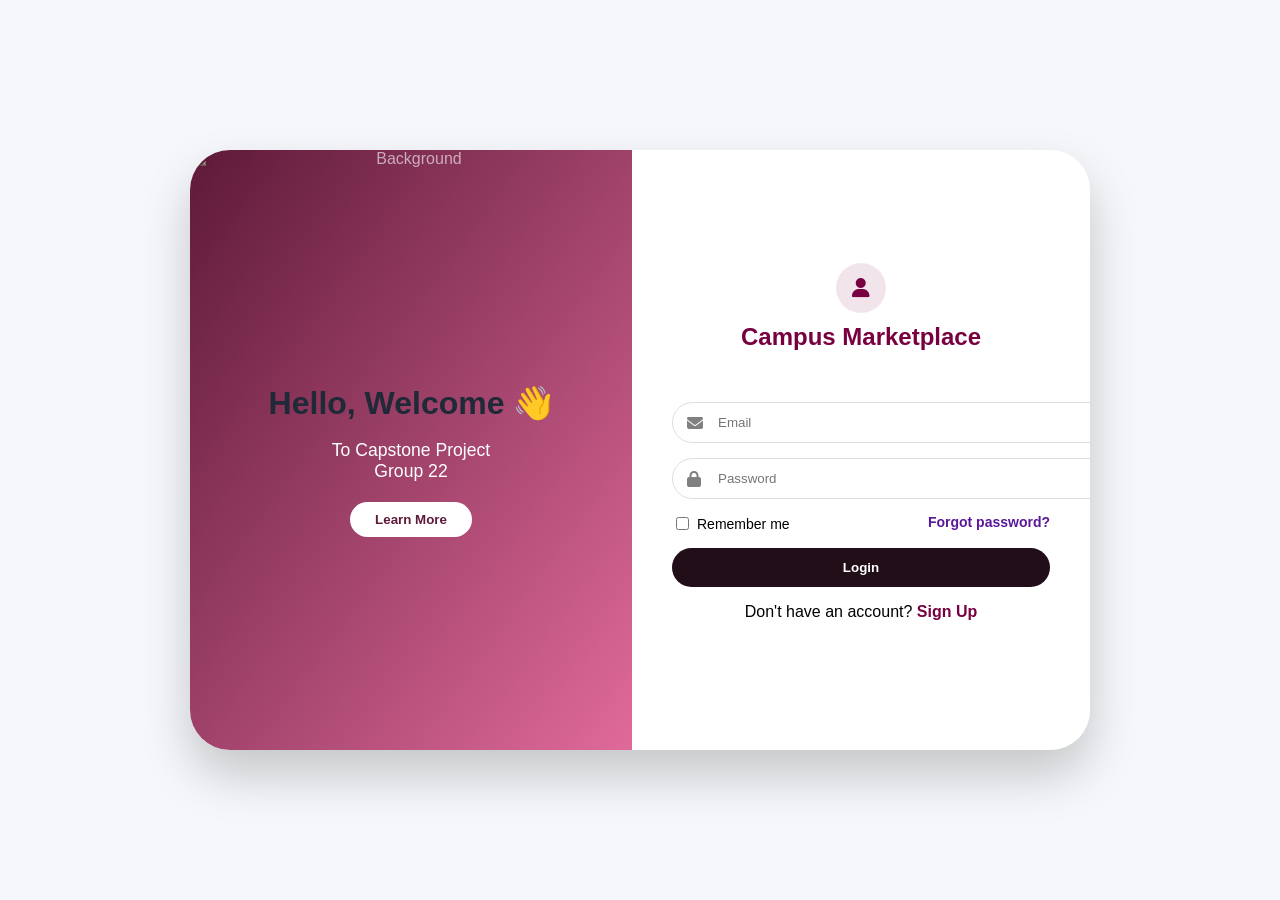
==== index.html @ 14a9e2a2 "Added project files" ====
<!DOCTYPE html>
<html>
<head>
    <title>Campus Marketplace</title>

    <!-- Font Awesome Icons -->
    <link rel="stylesheet"
        href="https://cdnjs.cloudflare.com/ajax/libs/font-awesome/6.5.0/css/all.min.css">

    <!-- CSS File -->
    <link rel="stylesheet" href="/css/style.css">
</head>

<body>

<div class="container">

    <!-- LEFT SIDE -->
    <div class="left-panel">
        <img src="https://image.qwenlm.ai/public_source/a3690c03-71a3-40ef-a2cb-8575070d82f7/1a96907fb-3319-47b5-88fc-05d75df6bbce.png"
            alt="Background">

        <div class="content">
            <h1>Hello, Welcome 👋</h1>
            <p>To Capstone Project<br>Group 22</p>
            <button type="button">Learn More</button>
        </div>
    </div>

    <!-- RIGHT SIDE -->
    <div class="right-panel">

        <div class="header">
            <div class="icon">
                <i class="fas fa-user"></i>
            </div>
            <h2>Campus Marketplace</h2>
        </div>

        <!-- LOGIN FORM -->
        <form>

            <div class="input-group">
                <i class="fas fa-envelope"></i>
                <input type="email" placeholder="Email" required>
            </div>

            <div class="input-group">
                <i class="fas fa-lock"></i>
                <input type="password" placeholder="Password" required>
            </div>

            <div class="options">
                <label>
                    <input type="checkbox">
                    <span>Remember me</span>
                </label>

                <a href="#">Forgot password?</a>
            </div>

           <button type="button" class="login-btn" onclick="login()">
    Login
</button>

        </form>

        <!-- SIGNUP LINK -->
        <div class="signup">
            <p>
                Don't have an account?
                <a href="/signup.html">Sign Up</a>
            </p>
        </div>

    </div>
</div>

<script src="/js/script.js"></script>

</body>
</html>
---- css/style.css ----
/* ========================= */
/*        GLOBAL STYLE       */
/* ========================= */

body {
    font-family: Arial, sans-serif;
    background: #fdfdfd;

    /* ✅ Center container */
    display: flex;
    justify-content: center;
    align-items: center;
    min-height: 100vh;

    margin: 0;
    text-align: center;
}

/* ========================= */
/*        MAIN CONTAINER     */
/* ========================= */

.container {
    display: flex;
    flex-direction: column;
    border-radius: 2.5rem;
    overflow: hidden;
    max-width: 900px;
    width: 100%;
    min-height: 600px;
    box-shadow: 0 25px 50px rgba(0, 0, 0, 0.2);
    background: white;
}

/* ✅ Desktop layout */
@media (min-width: 768px) {
    .container {
        flex-direction: row;
    }
}

/* ========================= */
/*        LEFT PANEL         */
/* ========================= */

.left-panel {
    width: 100%;
    padding: 3rem 2rem;
    position: relative;
    display: flex;
    align-items: center;
    justify-content: center;
    color: white;
    background: linear-gradient(to bottom right, #5e1a38, #e06a9a);
}

.left-panel img {
    position: absolute;
    inset: 0;
    width: 100%;
    height: 100%;
    object-fit: cover;
    opacity: 0.6;
}

.left-panel .content {
    position: relative;
    z-index: 2;
}

.left-panel h1 {
    font-size: 2rem;
    margin-bottom: 10px;
}

.left-panel p {
    font-size: 1.1rem;
    margin-bottom: 20px;
}

.left-panel button {
    background: white;
    color: #5e1a38;
    border: none;
    padding: 10px 25px;
    border-radius: 30px;
    cursor: pointer;
    font-weight: bold;
    transition: 0.3s;
}

.left-panel button:hover {
    transform: scale(1.05);
    background: #f3f3f3;
}

/* ========================= */
/*        RIGHT PANEL        */
/* ========================= */

.right-panel {
    width: 100%;
    background: white;
    padding: 2.5rem;
    display: flex;
    flex-direction: column;
    justify-content: center;
}

/* Header */

.right-panel .header {
    margin-bottom: 2rem;
}

.right-panel .header .icon {
    width: 50px;
    height: 50px;
    margin: auto;
    border-radius: 50%;
    background: rgba(120, 0, 64, 0.1);
    display: flex;
    align-items: center;
    justify-content: center;
    color: #780040;
    font-size: 20px;
}

.right-panel .header h2 {
    margin-top: 10px;
    color: #780040;
}

/* ========================= */
/*         FORM STYLE        */
/* ========================= */

.right-panel form {
    display: flex;
    flex-direction: column;
    gap: 15px;
}

/* Input Group */

.input-group {
    position: relative;
}

.input-group i {
    position: absolute;
    left: 15px;
    top: 50%;
    transform: translateY(-50%);
    color: gray;
}

.input-group input {
    width: 100%;
    padding: 12px 15px 12px 45px;
    border-radius: 30px;
    border: 1px solid #ddd;
    outline: none;
    transition: 0.2s;
}

.input-group input:focus {
    border-color: #780040;
    box-shadow: 0 0 5px rgba(120, 0, 64, 0.3);
}

/* ========================= */
/*       OPTIONS SECTION     */
/* ========================= */

.options {
    display: flex;
    justify-content: space-between;
    font-size: 14px;
}

.options label {
    display: flex;
    align-items: center;
    gap: 5px;
}

.options a {
    text-decoration: none;
    color: #5a189a;
}

.options a:hover {
    text-decoration: underline;
}

/* ========================= */
/*       LOGIN BUTTON        */
/* ========================= */

.login-btn {
    padding: 12px;
    border-radius: 30px;
    border: none;
    background: #210e18;
    color: white;
    font-weight: bold;
    cursor: pointer;
    transition: 0.3s;
}

.login-btn:hover {
    background: #f4158c;
}

/* ========================= */
/*       SOCIAL SECTION      */
/* ========================= */

.social {
    margin-top: 20px;
}

.social .icons a {
    margin: 0 8px;
    font-size: 18px;
    color: #780040;
    transition: 0.3s;
}

.social .icons a:hover {
    transform: scale(1.2);
}
/* ========================= */
/*      SIGNUP PAGE STYLE    */
/* ========================= */

.signup-box {
    background: linear-gradient(135deg, #780040, #f06aa7);
    width: 320px;
    padding: 40px;
    margin: 100px auto;
    border-radius: 20px;
    text-align: center;
    color: white;
    box-shadow: 0 20px 40px rgba(0,0,0,0.3);
}

/* Signup inputs */

.signup-box input {
    width: 100%;
    padding: 12px;
    margin: 10px 0;
    border-radius: 30px;
    border: none;
    outline: none;
}

/* Signup button */

.signup-box button {
    width: 100%;
    padding: 12px;
    border-radius: 30px;
    border: none;
    background: white;
    color: #780040;
    font-weight: bold;
    cursor: pointer;
    transition: 0.3s;
}

.signup-box button:hover {
    background: #ffe6f2;
    transform: scale(1.05);
}

/* Signup link */

.signup-box a {
    color: yellow;
    text-decoration: none;
}

.signup-box a:hover {
    text-decoration: underline;
}
/* ============================= */
/*        DASHBOARD STYLE        */
/* ============================= */

/* ============================= */
/*   PROFESSIONAL DASHBOARD UI   */
/* ============================= */

body {
    background-color: #f5f7fa;
    margin: 0;
    font-family: Arial, sans-serif;
}

/* Header */
h1 {
    font-size: 28px;
    font-weight: bold;
    color: #1f2937;
}

/* Links */
div a {
    text-decoration: none;
    font-weight: 600;
    color: #780040;
}

div a:hover {
    color: #f4158c;
}

/* ============================= */
/* PRODUCT GRID FIX              */
/* ============================= */

.products {
    display: grid;
    grid-template-columns: repeat(auto-fit, minmax(260px, 1fr));
    gap: 25px;
    padding: 40px;
    max-width: 1200px;
    margin: auto;
}

/* ============================= */
/* PRODUCT CARD FIX              */
/* ============================= */

.card {
    background: white;
    border-radius: 20px;
    padding: 20px;
    box-shadow: 0 8px 20px rgba(0,0,0,0.08);
    transition: 0.3s ease;
}

.card:hover {
    transform: translateY(-6px);
    box-shadow: 0 15px 30px rgba(0,0,0,0.15);
}

/* Product Image */
.card img {
    border-radius: 15px;
    margin-bottom: 10px;
    width: 100%;
    height: 180px;
    object-fit: cover;
}

/* Text */
.card h3 {
    font-size: 18px;
    margin: 5px 0;
}

.card p {
    font-size: 14px;
    color: #555;
}

/* Buttons */
.card button {
    margin: 5px 5px 0 0;
    padding: 8px 12px;
    border-radius: 20px;
    border: none;
    cursor: pointer;
    font-size: 13px;
    font-weight: bold;
    transition: 0.3s;
}

/* Like Button */
.card button:first-of-type {
    background: #ff4d6d;
    color: white;
}

.card button:first-of-type:hover {
    background: #e6004c;
}

/* Delete Button */
.card button:last-of-type {
    background: #333;
    color: white;
}

.card button:last-of-type:hover {
    background: black;
}
/* =============================== */
/*          PROFESSIONAL UI        */
/* =============================== */

/* NAVBAR */
.navbar {
    display: flex;
    justify-content: space-between;
    align-items: center;
    background: white;
    padding: 15px 40px;
    box-shadow: 0 4px 10px rgba(0,0,0,0.05);
    position: sticky;
    top: 0;
    z-index: 1000;
}

.logo {
    font-weight: bold;
    font-size: 20px;
}

.nav-links input {
    padding: 8px 15px;
    border-radius: 20px;
    border: 1px solid #ddd;
    width: 250px;
    outline: none;
}

.nav-btn {
    padding: 8px 15px;
    border-radius: 20px;
    background: #780040;
    color: white;
    text-decoration: none;
    font-size: 14px;
    margin-left: 10px;
}

.nav-btn:hover {
    background: #f4158c;
}

.logout {
    background: black;
}

/* ================================================= */
/*                DASHBOARD SECTION                  */
/* ================================================= */

/* TOP HEADER */
.top-header {
    display: flex;
    justify-content: center;
    align-items: center;
    position: relative;
    padding: 15px;
    background: #f4f4f4;
}

.title {
    font-size: 22px;
    font-weight: bold;
}

/* Buttons on right */
.header-buttons {
    position: absolute;
    right: 20px;
}

.header-buttons .nav-btn {
    padding: 8px 14px;
    background: #780040;
    color: white;
    text-decoration: none;
    border-radius: 20px;
    font-size: 14px;
    margin-left: 10px;
}

.header-buttons .nav-btn:hover {
    background: #f4158c;
}

.header-buttons .logout {
    background: black;
}
/* ================================================= */
/*                 DASHBOARD STYLING                 */
/* ================================================= */

/* TOP HEADER */
.top-header {
    display: flex;
    justify-content: center;
    align-items: center;
    position: relative;
    padding: 15px 40px;
    background: white;
    box-shadow: 0 4px 10px rgba(0,0,0,0.05);
}

/* Title (Centered) */
.top-header .title {
    font-size: 22px;
    font-weight: bold;
}

/* Buttons (Top Right) */
.header-buttons {
    position: absolute;
    right: 40px;
}

.header-buttons .nav-btn {
    padding: 8px 14px;
    background: #780040;
    color: white;
    text-decoration: none;
    border-radius: 20px;
    font-size: 14px;
    margin-left: 10px;
    transition: 0.3s;
}

.header-buttons .nav-btn:hover {
    background: #f4158c;
}

.header-buttons .logout {
    background: black;
}
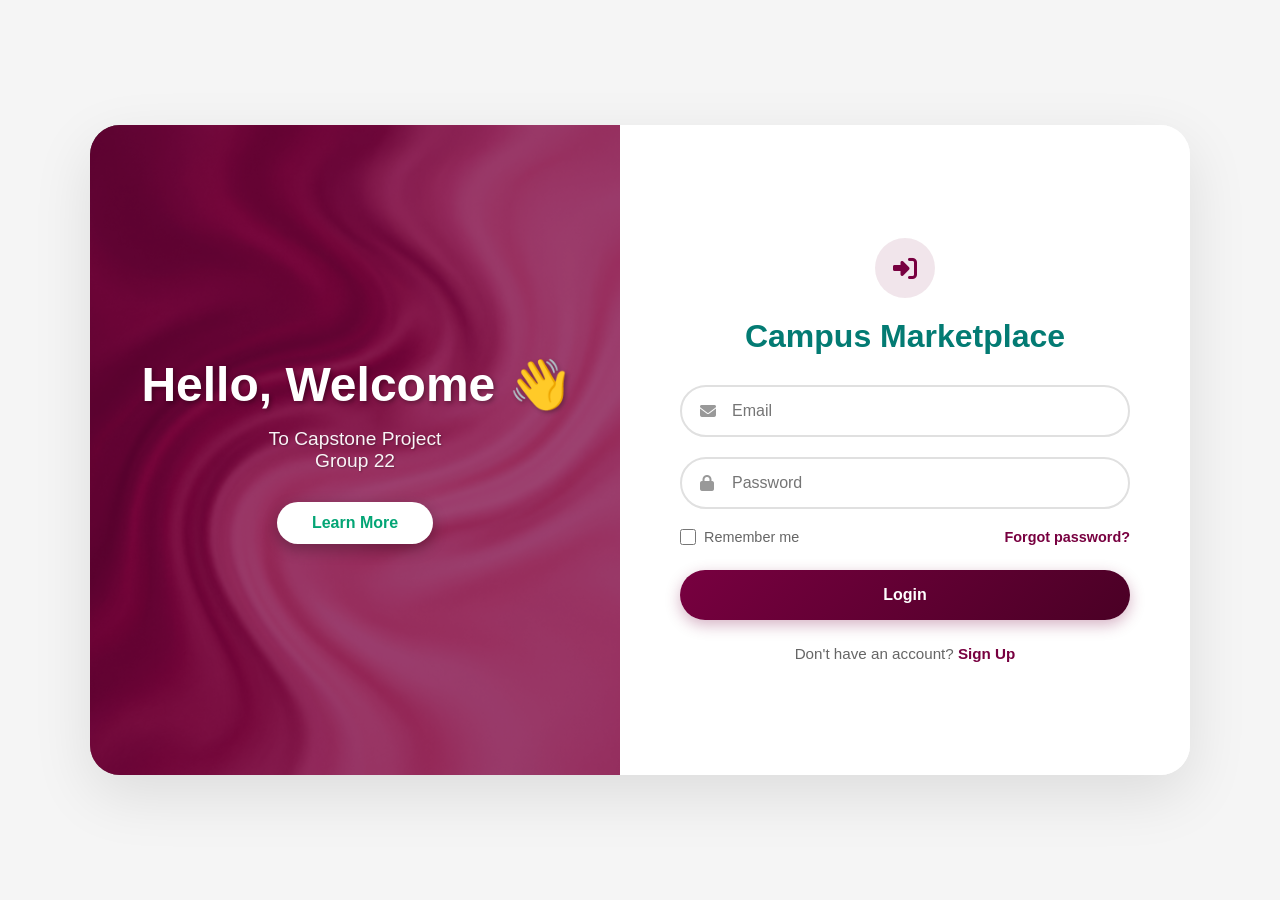
==== commit 17796f52: "Initial commit - Campus Marketplace" ====
--- a/index.html
+++ b/index.html
@@ -1,82 +1,184 @@
 <!DOCTYPE html>
-<html>
+<html lang="en">
 <head>
-    <title>Campus Marketplace</title>
-
-    <!-- Font Awesome Icons -->
-    <link rel="stylesheet"
-        href="https://cdnjs.cloudflare.com/ajax/libs/font-awesome/6.5.0/css/all.min.css">
-
-    <!-- CSS File -->
-    <link rel="stylesheet" href="/css/style.css">
+  <meta charset="UTF-8">
+  <meta name="viewport" content="width=device-width, initial-scale=1.0">
+  <title>Campus Marketplace - Authentication</title>
+  <link rel="stylesheet" href="https://cdnjs.cloudflare.com/ajax/libs/font-awesome/6.5.0/css/all.min.css">
+  <link rel="stylesheet" href="css/style.css">
 </head>
-
 <body>
 
-<div class="container">
+<div class="auth-container">
+  <!-- Left Side - Changes based on form -->
+  <div class="auth-left login-bg" id="authLeft">
+    <div class="auth-left-content">
+      <h1 id="leftTitle">Hello, Welcome 👋</h1>
+      <p id="leftSubtitle">To Capstone Project<br>Group 22</p>
+      <button class="learn-more-btn">Learn More</button>
+    </div>
+  </div>
 
-    <!-- LEFT SIDE -->
-    <div class="left-panel">
-        <img src="https://image.qwenlm.ai/public_source/a3690c03-71a3-40ef-a2cb-8575070d82f7/1a96907fb-3319-47b5-88fc-05d75df6bbce.png"
-            alt="Background">
+  <!-- Right Side - Login Form -->
+  <div class="auth-right" id="loginForm">
+    <div class="auth-icon">
+      <i class="fas fa-sign-in-alt"></i>
+    </div>
+    <h2>Campus Marketplace</h2>
+    
+    <form onsubmit="handleLogin(event)">
+      <div class="form-group">
+        <i class="fas fa-envelope"></i>
+        <input type="email" id="loginEmail" placeholder="Email" required>
+      </div>
+      
+      <div class="form-group">
+        <i class="fas fa-lock"></i>
+        <input type="password" id="loginPassword" placeholder="Password" required>
+      </div>
+      
+      <div class="form-options">
+        <label class="remember-me">
+          <input type="checkbox">
+          Remember me
+        </label>
+        <a href="#" class="forgot-password">Forgot password?</a>
+      </div>
+      
+      <button type="submit" class="submit-btn">Login</button>
+    </form>
+    
+    <div class="auth-switch">
+      Don't have an account? <a onclick="showSignup()">Sign Up</a>
+    </div>
+  </div>
 
-        <div class="content">
-            <h1>Hello, Welcome 👋</h1>
-            <p>To Capstone Project<br>Group 22</p>
-            <button type="button">Learn More</button>
-        </div>
+  <!-- Right Side - Signup Form -->
+  <div class="auth-right hidden" id="signupForm">
+    <div class="auth-icon">
+      <i class="fas fa-user-plus"></i>
     </div>
-
-    <!-- RIGHT SIDE -->
-    <div class="right-panel">
-
-        <div class="header">
-            <div class="icon">
-                <i class="fas fa-user"></i>
-            </div>
-            <h2>Campus Marketplace</h2>
-        </div>
-
-        <!-- LOGIN FORM -->
-        <form>
-
-            <div class="input-group">
-                <i class="fas fa-envelope"></i>
-                <input type="email" placeholder="Email" required>
-            </div>
-
-            <div class="input-group">
-                <i class="fas fa-lock"></i>
-                <input type="password" placeholder="Password" required>
-            </div>
-
-            <div class="options">
-                <label>
-                    <input type="checkbox">
-                    <span>Remember me</span>
-                </label>
-
-                <a href="#">Forgot password?</a>
-            </div>
-
-           <button type="button" class="login-btn" onclick="login()">
-    Login
-</button>
-
-        </form>
-
-        <!-- SIGNUP LINK -->
-        <div class="signup">
-            <p>
-                Don't have an account?
-                <a href="/signup.html">Sign Up</a>
-            </p>
-        </div>
-
+    <h2>Create Acount  <h2>
+    
+    <form onsubmit="handleSignup(event)">
+      <div class="form-group">
+        <i class="fas fa-user"></i>
+        <input type="text" id="signupName" placeholder="Full Name" required>
+      </div>
+      
+      <div class="form-group">
+        <i class="fas fa-envelope"></i>
+        <input type="email" id="signupEmail" placeholder="Email" required>
+      </div>
+      
+      <div class="form-group">
+        <i class="fas fa-lock"></i>
+        <input type="password" id="signupPassword" placeholder="Password" required minlength="6">
+      </div>
+      
+      <label class="terms-checkbox">
+        <input type="checkbox" id="termsAgree" required>
+        <span>I agree to <a href="#">Terms & Conditions</a></span>
+      </label>
+      
+      <p id="signupError" class="error-message"></p>
+      
+      <button type="submit" class="submit-btn">Sign Up</button>
+    </form>
+    
+    <div class="auth-switch">
+      Already have an account? <a onclick="showLogin()">Login</a>
     </div>
+  </div>
 </div>
 
-<script src="/js/script.js"></script>
+<script src="js/script.js"></script>
+<script>
+// Toggle to Signup with different background image
+function showSignup() {
+  document.getElementById('loginForm').classList.add('hidden');
+  document.getElementById('signupForm').classList.remove('hidden');
+  
+  // Change background image
+  var leftPanel = document.getElementById('authLeft');
+  leftPanel.classList.remove('login-bg');
+  leftPanel.classList.add('signup-bg');
+  
+  // Change content
+  document.getElementById('leftTitle').textContent = 'Join Us 👋';
+  document.getElementById('leftSubtitle').innerHTML = 'Create your account<br>Group 22';
+  document.querySelector('#signupForm .auth-icon i').className = 'fas fa-user-plus';
+}
+
+// Toggle to Login with different background image
+function showLogin() {
+  document.getElementById('signupForm').classList.add('hidden');
+  document.getElementById('loginForm').classList.remove('hidden');
+  
+  // Change background image
+  var leftPanel = document.getElementById('authLeft');
+  leftPanel.classList.remove('signup-bg');
+  leftPanel.classList.add('login-bg');
+  
+  // Change content
+  document.getElementById('leftTitle').textContent = 'Hello, Welcome 👋';
+  document.getElementById('leftSubtitle').innerHTML = 'To Capstone Project<br>Group 22';
+  document.querySelector('#loginForm .auth-icon i').className = 'fas fa-sign-in-alt';
+}
+
+// Handle Login
+function handleLogin(event) {
+  event.preventDefault();
+  
+  var email = document.getElementById('loginEmail').value.trim();
+  var password = document.getElementById('loginPassword').value.trim();
+  
+  if (!email || !password) {
+    alert('Please fill in all fields');
+    return;
+  }
+  
+  if (login(email, password)) {
+    window.location.href = 'dashboard.html';
+  } else {
+    alert('Invalid email or password');
+  }
+}
+
+// Handle Signup
+function handleSignup(event) {
+  event.preventDefault();
+  
+  var name = document.getElementById('signupName').value.trim();
+  var email = document.getElementById('signupEmail').value.trim();
+  var password = document.getElementById('signupPassword').value.trim();
+  var terms = document.getElementById('termsAgree').checked;
+  
+  if (!name || !email || !password) {
+    alert('Please fill in all fields');
+    return;
+  }
+  
+  if (password.length < 6) {
+    alert('Password must be at least 6 characters');
+    return;
+  }
+  
+  if (!terms) {
+    alert('Please agree to Terms & Conditions');
+    return;
+  }
+  
+  if (signup(name, email, password)) {
+    alert('Account created successfully! Please login.');
+    showLogin();
+  } else {
+    var errorEl = document.getElementById('signupError');
+    errorEl.textContent = 'Email already exists';
+    errorEl.classList.add('show');
+  }
+}
+</script>
 
 </body>
 </html>
--- a/css/style.css
+++ b/css/style.css
@@ -1,536 +1,292 @@
-/* ========================= */
-/*        GLOBAL STYLE       */
-/* ========================= */
-
-body {
-    font-family: Arial, sans-serif;
-    background: #fdfdfd;
-
-    /* ✅ Center container */
-    display: flex;
-    justify-content: center;
-    align-items: center;
-    min-height: 100vh;
-
-    margin: 0;
-    text-align: center;
-}
-
-/* ========================= */
-/*        MAIN CONTAINER     */
-/* ========================= */
-
-.container {
-    display: flex;
-    flex-direction: column;
-    border-radius: 2.5rem;
-    overflow: hidden;
-    max-width: 900px;
-    width: 100%;
-    min-height: 600px;
-    box-shadow: 0 25px 50px rgba(0, 0, 0, 0.2);
-    background: white;
-}
-
-/* ✅ Desktop layout */
-@media (min-width: 768px) {
-    .container {
-        flex-direction: row;
-    }
-}
-
-/* ========================= */
-/*        LEFT PANEL         */
-/* ========================= */
-
-.left-panel {
-    width: 100%;
-    padding: 3rem 2rem;
-    position: relative;
-    display: flex;
-    align-items: center;
-    justify-content: center;
-    color: white;
-    background: linear-gradient(to bottom right, #5e1a38, #e06a9a);
-}
-
-.left-panel img {
-    position: absolute;
-    inset: 0;
-    width: 100%;
-    height: 100%;
-    object-fit: cover;
-    opacity: 0.6;
-}
-
-.left-panel .content {
-    position: relative;
-    z-index: 2;
-}
-
-.left-panel h1 {
-    font-size: 2rem;
-    margin-bottom: 10px;
-}
-
-.left-panel p {
-    font-size: 1.1rem;
-    margin-bottom: 20px;
-}
-
-.left-panel button {
-    background: white;
-    color: #5e1a38;
-    border: none;
-    padding: 10px 25px;
-    border-radius: 30px;
-    cursor: pointer;
-    font-weight: bold;
-    transition: 0.3s;
-}
-
-.left-panel button:hover {
-    transform: scale(1.05);
-    background: #f3f3f3;
-}
-
-/* ========================= */
-/*        RIGHT PANEL        */
-/* ========================= */
-
-.right-panel {
-    width: 100%;
-    background: white;
-    padding: 2.5rem;
-    display: flex;
-    flex-direction: column;
-    justify-content: center;
-}
-
-/* Header */
-
-.right-panel .header {
-    margin-bottom: 2rem;
-}
-
-.right-panel .header .icon {
-    width: 50px;
-    height: 50px;
-    margin: auto;
-    border-radius: 50%;
-    background: rgba(120, 0, 64, 0.1);
-    display: flex;
-    align-items: center;
-    justify-content: center;
-    color: #780040;
-    font-size: 20px;
-}
-
-.right-panel .header h2 {
-    margin-top: 10px;
-    color: #780040;
-}
-
-/* ========================= */
-/*         FORM STYLE        */
-/* ========================= */
-
-.right-panel form {
-    display: flex;
-    flex-direction: column;
-    gap: 15px;
-}
-
-/* Input Group */
-
-.input-group {
-    position: relative;
-}
-
-.input-group i {
-    position: absolute;
-    left: 15px;
-    top: 50%;
-    transform: translateY(-50%);
-    color: gray;
-}
-
-.input-group input {
-    width: 100%;
-    padding: 12px 15px 12px 45px;
-    border-radius: 30px;
-    border: 1px solid #ddd;
-    outline: none;
-    transition: 0.2s;
-}
-
-.input-group input:focus {
-    border-color: #780040;
-    box-shadow: 0 0 5px rgba(120, 0, 64, 0.3);
-}
-
-/* ========================= */
-/*       OPTIONS SECTION     */
-/* ========================= */
-
-.options {
-    display: flex;
-    justify-content: space-between;
-    font-size: 14px;
-}
-
-.options label {
-    display: flex;
-    align-items: center;
-    gap: 5px;
-}
-
-.options a {
-    text-decoration: none;
-    color: #5a189a;
-}
-
-.options a:hover {
-    text-decoration: underline;
-}
-
-/* ========================= */
-/*       LOGIN BUTTON        */
-/* ========================= */
-
-.login-btn {
-    padding: 12px;
-    border-radius: 30px;
-    border: none;
-    background: #210e18;
-    color: white;
-    font-weight: bold;
-    cursor: pointer;
-    transition: 0.3s;
-}
-
-.login-btn:hover {
-    background: #f4158c;
-}
-
-/* ========================= */
-/*       SOCIAL SECTION      */
-/* ========================= */
-
-.social {
-    margin-top: 20px;
-}
-
-.social .icons a {
-    margin: 0 8px;
-    font-size: 18px;
-    color: #780040;
-    transition: 0.3s;
-}
-
-.social .icons a:hover {
-    transform: scale(1.2);
-}
-/* ========================= */
-/*      SIGNUP PAGE STYLE    */
-/* ========================= */
-
-.signup-box {
-    background: linear-gradient(135deg, #780040, #f06aa7);
-    width: 320px;
-    padding: 40px;
-    margin: 100px auto;
-    border-radius: 20px;
-    text-align: center;
-    color: white;
-    box-shadow: 0 20px 40px rgba(0,0,0,0.3);
-}
-
-/* Signup inputs */
-
-.signup-box input {
-    width: 100%;
-    padding: 12px;
-    margin: 10px 0;
-    border-radius: 30px;
-    border: none;
-    outline: none;
-}
-
-/* Signup button */
-
-.signup-box button {
-    width: 100%;
-    padding: 12px;
-    border-radius: 30px;
-    border: none;
-    background: white;
-    color: #780040;
-    font-weight: bold;
-    cursor: pointer;
-    transition: 0.3s;
-}
-
-.signup-box button:hover {
-    background: #ffe6f2;
-    transform: scale(1.05);
-}
-
-/* Signup link */
-
-.signup-box a {
-    color: yellow;
-    text-decoration: none;
-}
-
-.signup-box a:hover {
-    text-decoration: underline;
-}
-/* ============================= */
-/*        DASHBOARD STYLE        */
-/* ============================= */
-
-/* ============================= */
-/*   PROFESSIONAL DASHBOARD UI   */
-/* ============================= */
-
-body {
-    background-color: #f5f7fa;
-    margin: 0;
-    font-family: Arial, sans-serif;
-}
-
-/* Header */
-h1 {
-    font-size: 28px;
-    font-weight: bold;
-    color: #1f2937;
-}
-
-/* Links */
-div a {
-    text-decoration: none;
-    font-weight: 600;
-    color: #780040;
-}
-
-div a:hover {
-    color: #f4158c;
-}
-
-/* ============================= */
-/* PRODUCT GRID FIX              */
-/* ============================= */
-
-.products {
-    display: grid;
-    grid-template-columns: repeat(auto-fit, minmax(260px, 1fr));
-    gap: 25px;
-    padding: 40px;
-    max-width: 1200px;
-    margin: auto;
-}
-
-/* ============================= */
-/* PRODUCT CARD FIX              */
-/* ============================= */
-
-.card {
-    background: white;
-    border-radius: 20px;
-    padding: 20px;
-    box-shadow: 0 8px 20px rgba(0,0,0,0.08);
-    transition: 0.3s ease;
-}
-
-.card:hover {
-    transform: translateY(-6px);
-    box-shadow: 0 15px 30px rgba(0,0,0,0.15);
-}
-
-/* Product Image */
-.card img {
-    border-radius: 15px;
-    margin-bottom: 10px;
-    width: 100%;
-    height: 180px;
-    object-fit: cover;
-}
-
-/* Text */
-.card h3 {
-    font-size: 18px;
-    margin: 5px 0;
-}
-
-.card p {
-    font-size: 14px;
-    color: #555;
-}
-
-/* Buttons */
-.card button {
-    margin: 5px 5px 0 0;
-    padding: 8px 12px;
-    border-radius: 20px;
-    border: none;
-    cursor: pointer;
-    font-size: 13px;
-    font-weight: bold;
-    transition: 0.3s;
-}
-
-/* Like Button */
-.card button:first-of-type {
-    background: #ff4d6d;
-    color: white;
-}
-
-.card button:first-of-type:hover {
-    background: #e6004c;
-}
-
-/* Delete Button */
-.card button:last-of-type {
-    background: #333;
-    color: white;
-}
-
-.card button:last-of-type:hover {
-    background: black;
-}
-/* =============================== */
-/*          PROFESSIONAL UI        */
-/* =============================== */
-
-/* NAVBAR */
-.navbar {
-    display: flex;
-    justify-content: space-between;
-    align-items: center;
-    background: white;
-    padding: 15px 40px;
-    box-shadow: 0 4px 10px rgba(0,0,0,0.05);
-    position: sticky;
-    top: 0;
-    z-index: 1000;
-}
-
-.logo {
-    font-weight: bold;
-    font-size: 20px;
-}
-
-.nav-links input {
-    padding: 8px 15px;
-    border-radius: 20px;
-    border: 1px solid #ddd;
-    width: 250px;
-    outline: none;
-}
-
-.nav-btn {
-    padding: 8px 15px;
-    border-radius: 20px;
-    background: #780040;
-    color: white;
-    text-decoration: none;
-    font-size: 14px;
-    margin-left: 10px;
-}
-
-.nav-btn:hover {
-    background: #f4158c;
-}
-
-.logout {
-    background: black;
-}
-
-/* ================================================= */
-/*                DASHBOARD SECTION                  */
-/* ================================================= */
-
-/* TOP HEADER */
-.top-header {
-    display: flex;
-    justify-content: center;
-    align-items: center;
-    position: relative;
-    padding: 15px;
-    background: #f4f4f4;
-}
-
-.title {
-    font-size: 22px;
-    font-weight: bold;
-}
-
-/* Buttons on right */
-.header-buttons {
-    position: absolute;
-    right: 20px;
-}
-
-.header-buttons .nav-btn {
-    padding: 8px 14px;
-    background: #780040;
-    color: white;
-    text-decoration: none;
-    border-radius: 20px;
-    font-size: 14px;
-    margin-left: 10px;
-}
-
-.header-buttons .nav-btn:hover {
-    background: #f4158c;
-}
-
-.header-buttons .logout {
-    background: black;
-}
-/* ================================================= */
-/*                 DASHBOARD STYLING                 */
-/* ================================================= */
-
-/* TOP HEADER */
-.top-header {
-    display: flex;
-    justify-content: center;
-    align-items: center;
-    position: relative;
-    padding: 15px 40px;
-    background: white;
-    box-shadow: 0 4px 10px rgba(0,0,0,0.05);
-}
-
-/* Title (Centered) */
-.top-header .title {
-    font-size: 22px;
-    font-weight: bold;
-}
-
-/* Buttons (Top Right) */
-.header-buttons {
-    position: absolute;
-    right: 40px;
-}
-
-.header-buttons .nav-btn {
-    padding: 8px 14px;
-    background: #780040;
-    color: white;
-    text-decoration: none;
-    border-radius: 20px;
-    font-size: 14px;
-    margin-left: 10px;
-    transition: 0.3s;
-}
-
-.header-buttons .nav-btn:hover {
-    background: #f4158c;
-}
-
-.header-buttons .logout {
-    background: black;
-}
+  * {
+      margin: 0;
+      padding: 0;
+      box-sizing: border-box;
+      font-family: 'Segoe UI', Tahoma, Geneva, Verdana, sans-serif;
+    }
+
+    body {
+      min-height: 100vh;
+      display: flex;
+      align-items: center;
+      justify-content: center;
+      background: #f5f5f5;
+      padding: 20px;
+    }
+
+    .auth-container {
+      display: flex;
+      width: 100%;
+      max-width: 1100px;
+      background: white;
+      border-radius: 30px;
+      overflow: hidden;
+      box-shadow: 0 20px 60px rgba(0, 0, 0, 0.1);
+      min-height: 650px;
+    }
+
+    /* Left Side - Image Background */
+    .auth-left {
+      flex: 1;
+      position: relative;
+      display: flex;
+      flex-direction: column;
+      justify-content: center;
+      align-items: center;
+      padding: 40px;
+      color: white;
+      overflow: hidden;
+      background-size: cover;
+      background-position: center;
+      background-repeat: no-repeat;
+      transition: all 0.5s ease;
+    }
+
+    /* Dark overlay for better text readability */
+    .auth-left::before {
+      content: '';
+      position: absolute;
+      top: 0;
+      left: 0;
+      right: 0;
+      bottom: 0;
+      background: rgba(120, 0, 64, 0.7);
+      z-index: 1;
+    }
+
+    /* LOGIN Background Image */
+    .auth-left.login-bg {
+      background-image: url('/image/login-img.png');
+    }
+
+    /* SIGNUP Background Image */
+    .auth-left.signup-bg {
+      background-image: url('/image/logout\ -img.jpg');
+    }
+
+    .auth-left-content {
+      position: relative;
+      z-index: 2;
+      text-align: center;
+    }
+
+    .auth-left h1 {
+      font-size: 3rem;
+      margin-bottom: 15px;
+      font-weight: 700;
+      text-shadow: 2px 2px 4px rgba(0,0,0,0.3);
+    }
+
+    .auth-left p {
+      font-size: 1.2rem;
+      margin-bottom: 30px;
+      opacity: 0.95;
+      text-shadow: 1px 1px 2px rgba(0,0,0,0.3);
+    }
+
+    .learn-more-btn {
+      background: white;
+      color: #03a575;
+      padding: 12px 35px;
+      border: none;
+      border-radius: 25px;
+      font-size: 1rem;
+      font-weight: 600;
+      cursor: pointer;
+      transition: all 0.3s;
+      box-shadow: 0 5px 15px rgba(0,0,0,0.3);
+    }
+
+    .learn-more-btn:hover {
+      transform: translateY(-3px);
+      box-shadow: 0 8px 20px rgba(0,0,0,0.4);
+    }
+
+    /* Right Side - Form */
+    .auth-right {
+      flex: 1;
+      padding: 60px;
+      display: flex;
+      flex-direction: column;
+      justify-content: center;
+      background: white;
+    }
+
+    .auth-icon {
+      width: 60px;
+      height: 60px;
+      background: rgba(120, 0, 64, 0.1);
+      border-radius: 50%;
+      display: flex;
+      align-items: center;
+      justify-content: center;
+      margin: 0 auto 20px;
+      color: #780040;
+      font-size: 1.5rem;
+    }
+
+    .auth-right h2 {
+      text-align: center;
+      color: #037b73;
+      font-size: 2rem;
+      margin-bottom: 30px;
+      font-weight: 700;
+    }
+
+    .form-group {
+      margin-bottom: 20px;
+      position: relative;
+    }
+
+    .form-group i {
+      position: absolute;
+      left: 20px;
+      top: 50%;
+      transform: translateY(-50%);
+      color: #999;
+      font-size: 1rem;
+    }
+
+    .form-group input {
+      width: 100%;
+      padding: 15px 20px 15px 50px;
+      border: 2px solid #e0e0e0;
+      border-radius: 30px;
+      font-size: 1rem;
+      transition: all 0.3s;
+      outline: none;
+    }
+
+    .form-group input:focus {
+      border-color: #780040;
+      box-shadow: 0 0 0 4px rgba(120, 0, 64, 0.1);
+    }
+
+    .form-options {
+      display: flex;
+      justify-content: space-between;
+      align-items: center;
+      margin-bottom: 25px;
+      font-size: 0.9rem;
+    }
+
+    .remember-me {
+      display: flex;
+      align-items: center;
+      gap: 8px;
+      color: #666;
+      cursor: pointer;
+    }
+
+    .remember-me input[type="checkbox"] {
+      width: 16px;
+      height: 16px;
+      cursor: pointer;
+      accent-color: #780040;
+    }
+
+    .forgot-password {
+      color: #780040;
+      text-decoration: none;
+      font-weight: 600;
+      transition: opacity 0.3s;
+    }
+
+    .forgot-password:hover {
+      opacity: 0.8;
+      text-decoration: underline;
+    }
+
+    .terms-checkbox {
+      display: flex;
+      align-items: center;
+      gap: 10px;
+      margin-bottom: 25px;
+      color: #666;
+      font-size: 0.9rem;
+    }
+
+    .terms-checkbox input {
+      width: 18px;
+      height: 18px;
+      cursor: pointer;
+      accent-color: #780040;
+    }
+
+    .terms-checkbox a {
+      color: #780040;
+      text-decoration: none;
+      font-weight: 600;
+    }
+
+    .submit-btn {
+      width: 100%;
+      padding: 16px;
+      background: linear-gradient(135deg, #780040 0%, #4a0025 100%);
+      color: white;
+      border: none;
+      border-radius: 30px;
+      font-size: 1rem;
+      font-weight: 600;
+      cursor: pointer;
+      transition: all 0.3s;
+      box-shadow: 0 5px 15px rgba(120, 0, 64, 0.3);
+    }
+
+    .submit-btn:hover {
+      transform: translateY(-2px);
+      box-shadow: 0 8px 20px rgba(120, 0, 64, 0.4);
+    }
+
+    .auth-switch {
+      text-align: center;
+      margin-top: 25px;
+      color: #666;
+      font-size: 0.95rem;
+    }
+
+    .auth-switch a {
+      color: #780040;
+      text-decoration: none;
+      font-weight: 700;
+      cursor: pointer;
+    }
+
+    .auth-switch a:hover {
+      text-decoration: underline;
+    }
+
+    .hidden {
+      display: none !important;
+    }
+
+    .error-message {
+      color: #e74c3c;
+      font-size: 0.85rem;
+      margin-top: 5px;
+      display: none;
+    }
+
+    .error-message.show {
+      display: block;
+    }
+
+    /* Responsive */
+    @media (max-width: 900px) {
+      .auth-left {
+        display: none;
+      }
+      .auth-right {
+        padding: 40px;
+      }
+    }
+
+    @media (max-width: 480px) {
+      .auth-right {
+        padding: 30px 20px;
+      }
+      .auth-right h2 {
+        font-size: 1.5rem;
+      }
+    }
+ 
